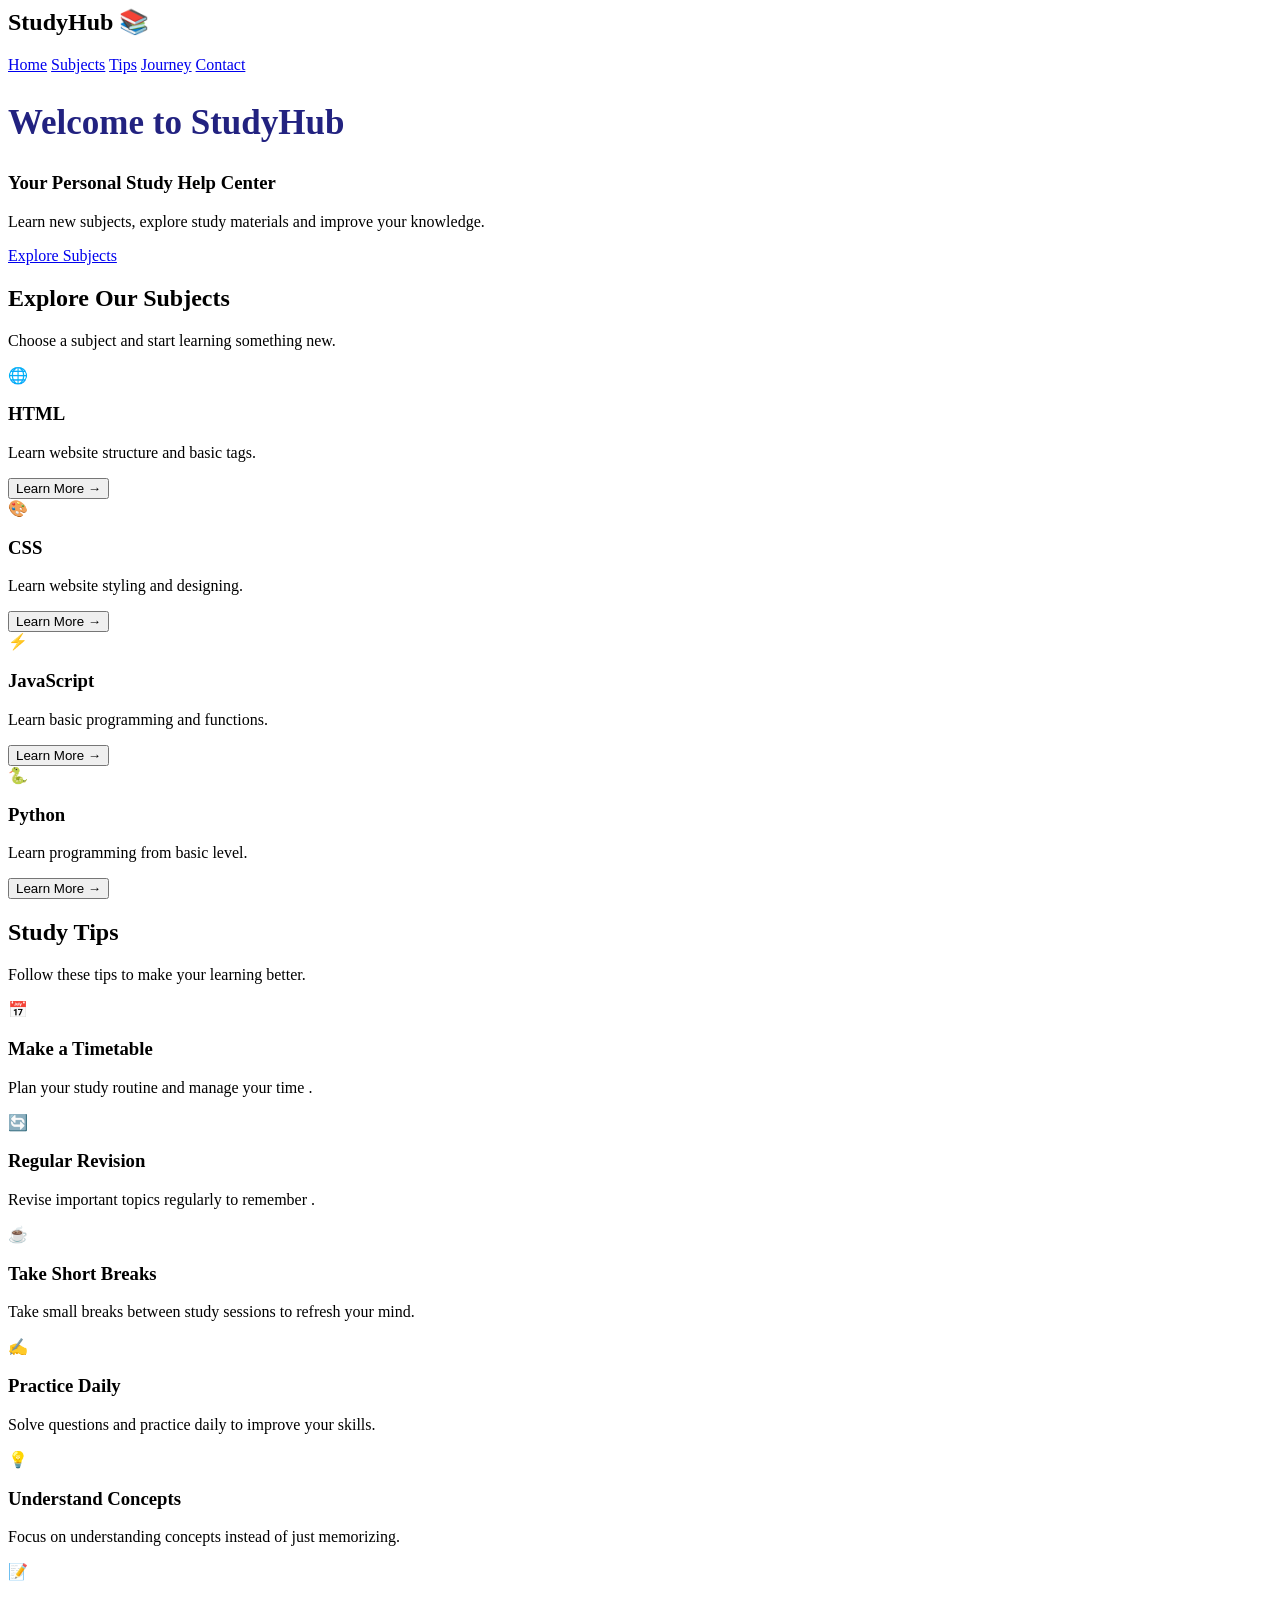
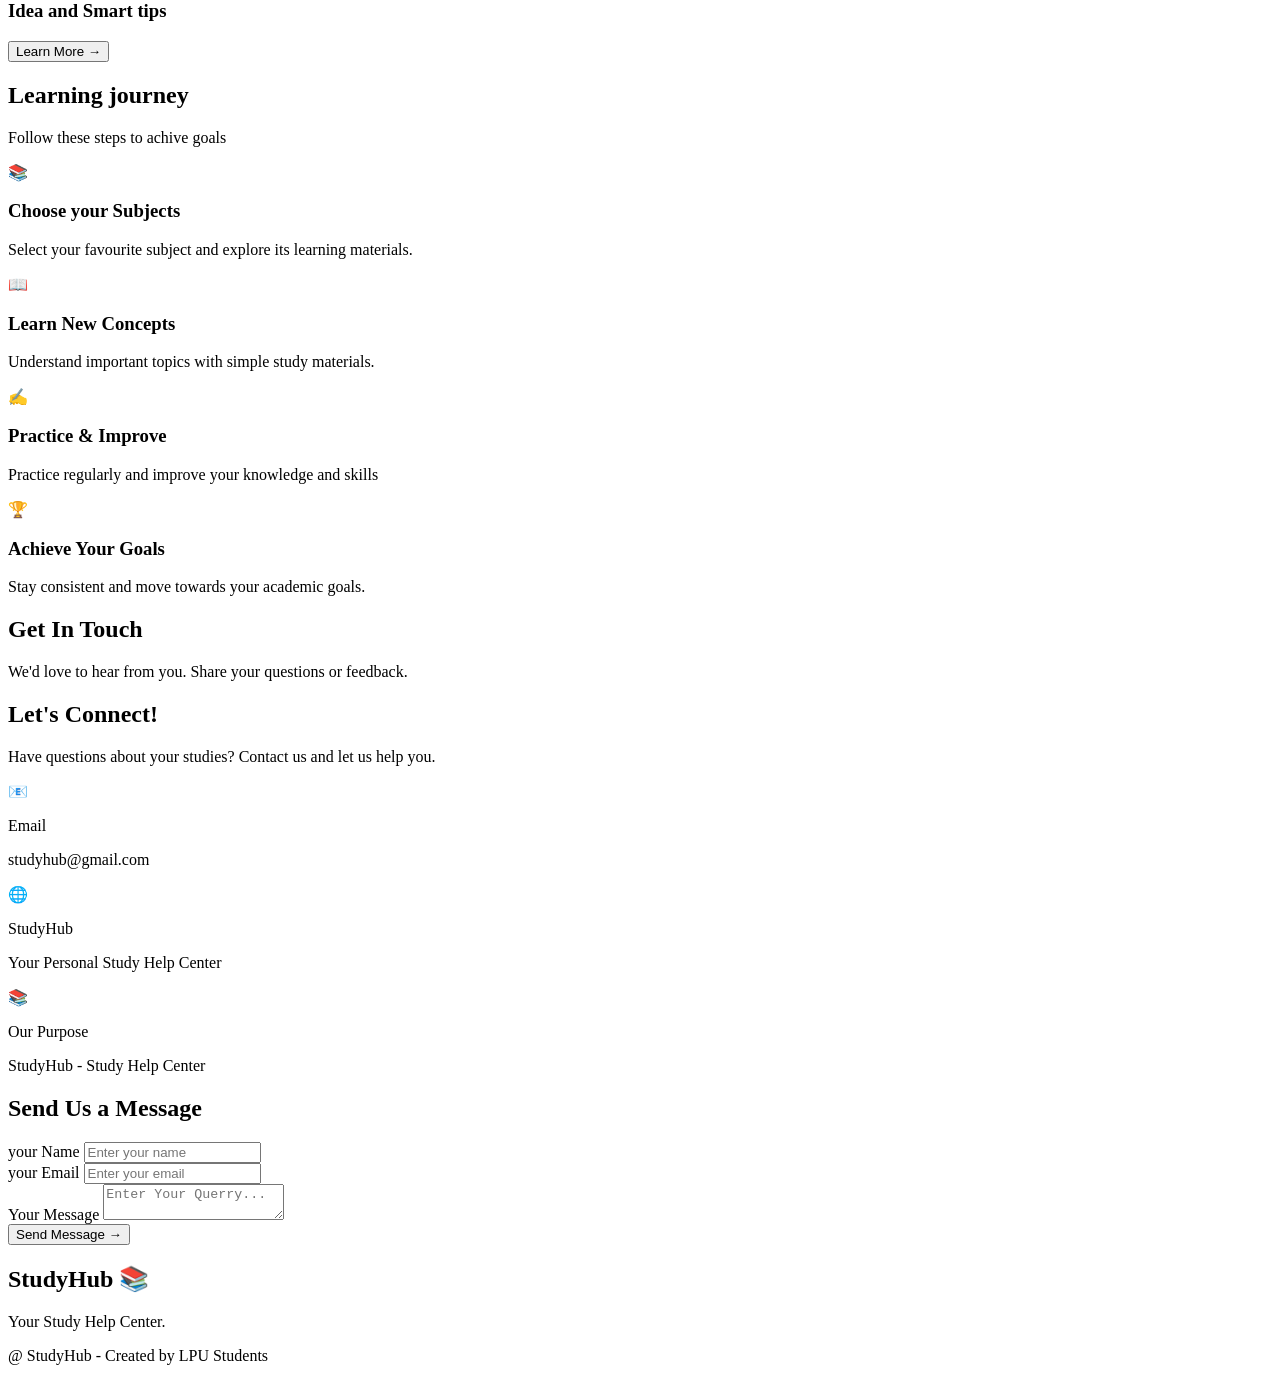
==== index.html @ b6302795 "Rename study_hub.html to index.html" ====
<html>
<head>

    <title>Document</title>
    <link rel="stylesheet" href="studyhub.css">
</head>
<body>
    <header class="header">
        <h2>StudyHub 📚</h2>
        <nav>
            <a href="#home">Home</a>
            <a href="#subjects">Subjects</a>
            <a href="#tips">Tips</a>
            <a href="#journey">Journey</a>
            <a href="#contact">Contact</a>
        </nav>
    </header>
    <section id="home" class="home">     
    <h1 class="m0 line-hieght" style="font-weight: bold; font-size: 35px; color:rgb(34, 34, 128);">Welcome to StudyHub</h1>
    <h3 class="m0" line-hieght>Your Personal Study Help Center</h3>
    <p class="m0 line-hieght">
        Learn new subjects, explore study materials
        and improve your knowledge.
    </p>
    <a href="#subjects" class="home-btn">Explore Subjects</a>
</section>
<section id="subjects" class="subjects">
    <h2 class="section-title">Explore Our Subjects</h2>
    <p class="section-subtitle">
        Choose a subject and start learning something new.
    </p>
    <div class="subject-container" id="subjectList">     
        <div class="Card-container">
            <div class="subject-card">
            <div class="subject-icon">🌐</div>
            <h3>HTML</h3>
            <p>Learn website structure and basic tags.</p>
            <button onclick="window.open('https://www.w3schools.com/html/', '_blank', 'noopener,noreferrer')">Learn More →</button>
        </div>
             <div class="subject-card">
            <div class="subject-icon">🎨</div>
            <h3>CSS</h3>
            <p>Learn website styling and designing.</p>
            <button onclick="window.open('https://www.w3schools.com/css/', '_blank', 'noopener,noreferrer')">Learn More →</button>
        </div>
              <div class="subject-card">
            <div class="subject-icon">⚡</div>
            <h3>JavaScript</h3>
            <p>Learn basic programming and functions.</p>
            <button onclick="window.open('https://www.w3schools.com/js/', '_blank', 'noopener,noreferrer')">Learn More →</button>
        </div>
        <div class="subject-card">
            <div class="subject-icon">🐍</div>
            <h3>Python</h3>
            <p>Learn programming from basic level.</p>
            <button onclick="window.open('https://www.w3schools.com/python/', '_blank', 'noopener,noreferrer')">Learn More →</button>
        </div>
        </div>
    </div>
</section>
<section class="tips" id="tips">
    <h2 class="section-title-tips"> Study Tips</h2>
    <p class="tips-subtitle">
        Follow these  tips to make your learning better.
    </p>
    <div class="tips-container">
        <div class="Card-container">
        <div class="tip-card">
            <div class="tip-icon">📅</div>
            <h3>Make a Timetable</h3>
            <p>Plan your study routine and manage your time .</p>
        </div>
        <div class="tip-card">
            <div class="tip-icon">🔄</div>
            <h3>Regular Revision</h3>
            <p>Revise important topics regularly to remember .</p>
        </div>
        <div class="tip-card">
            <div class="tip-icon">☕</div>
            <h3>Take Short Breaks</h3>
            <p>Take small breaks between study sessions to refresh your mind.</p>
        </div>
        <div class="tip-card">
            <div class="tip-icon">✍️</div>
            <h3>Practice Daily</h3>
            <p>Solve questions and practice daily to improve your skills.</p>
        </div>
        <div class="tip-card">
            <div class="tip-icon">💡</div>
            <h3>Understand Concepts</h3>
            <p>Focus on understanding concepts instead of just memorizing.</p>
        </div>

        <div class="tip-card2">
             <p class="tips-icon"> 📝 </p>
            <h3> Idea and Smart tips </h3>  
            <button onclick="window.open('https://happenings.lpu.in/study-tips-for-students/', '_blank', 'noopener,noreferrer')">Learn More →</button></a></p>
        
        </div>
        </div>
        
    </div>   
</section>
<section class="Journey" id="journey">
    <h2 class="section-title-journey">Learning journey</h2>
    <p class="journey_subtitle"> Follow these steps to achive goals </p>
    <div class="Card-container">
        <div class="journey-card">
            <div class="journey-icon">📚</div>
            <h3>Choose your Subjects</h3>
            <p>Select your favourite subject and explore its learning materials.</p>
        </div>
        <div class="journey-card">
            <div class="journey-icon">📖</div>
            <h3>Learn New Concepts</h3>
            <p>Understand important topics with simple study materials.</p>
        </div>
        <div class="journey-card">
            <div class="journey-icon">✍️</div>
            <h3>Practice & Improve</h3>
            <p>Practice regularly and improve your knowledge and skills</p>
        </div>
        <div class="journey-card">
            <div class="journey-icon">🏆</div>
            <h3>Achieve Your Goals</h3>
            <p>Stay consistent and move towards your academic goals.</p>
        </div>
        </div>
</section>
<section class="contacts" id="contact">
  <h1>Get In Touch</h1>
  <p>We'd love to hear from you. Share your questions or feedback.</p>
  <div class="cont-container">
    <div class="Left">
        <h2>Let's Connect!</h2>
        <p>Have questions about your studies? Contact us and let us help you.</p>
        <div>
            <div>
                <div>📧</div>
                <div>
                    <p>Email</p>
                    <p>studyhub@gmail.com</p>
                </div>
            </div>
            <div>
                   <div>🌐</div>
                <div>
                    <p>StudyHub</p>
                    <p>Your Personal Study Help Center</p>
                </div>
            </div>
            <div>
                   <div>📚</div>
                <div>
                    <p>Our Purpose</p>
                    <p>StudyHub - Study Help Center</p>
                </div>
            </div>
        </div>
    </div>
    <div class="right">
        <form class="contact-form" onsubmit="sendMessage(event)">
        <h2>Send Us a Message</h2>
        <div>
            <label for="Name">your Name</label>
            <input type="text" placeholder="Enter your name">
        </div>
        <div>
            <label for="Email">your Email</label>
            <input type="email" placeholder="Enter your email">
        </div>
        <div>
            <label for="Your-Message">Your Message</label>
            <textarea name="Your-Message" id="Your-Message" placeholder="Enter Your Querry..."></textarea>
        </div>
        <button type="submit" class="contact-form" onsubmit="sendMessage(event)">Send Message → </button>
        </form>
    </div>
  </div>
</section>
<footer>
    <div class="footer-container">
        <div class="footer-brand">
            <h2>StudyHub 📚</h2>
            <p>Your Study Help Center.</p>
        </div>
        <div class="footer-bottom">
            <p>@ StudyHub - Created by LPU Students</p>
         </div>
 <footer>
    <script>
         function sendMessage(event) {
            event.preventDefault();
            alert("Thank you! Your feedback is received.");
        }
    </script>
</body>
</html>
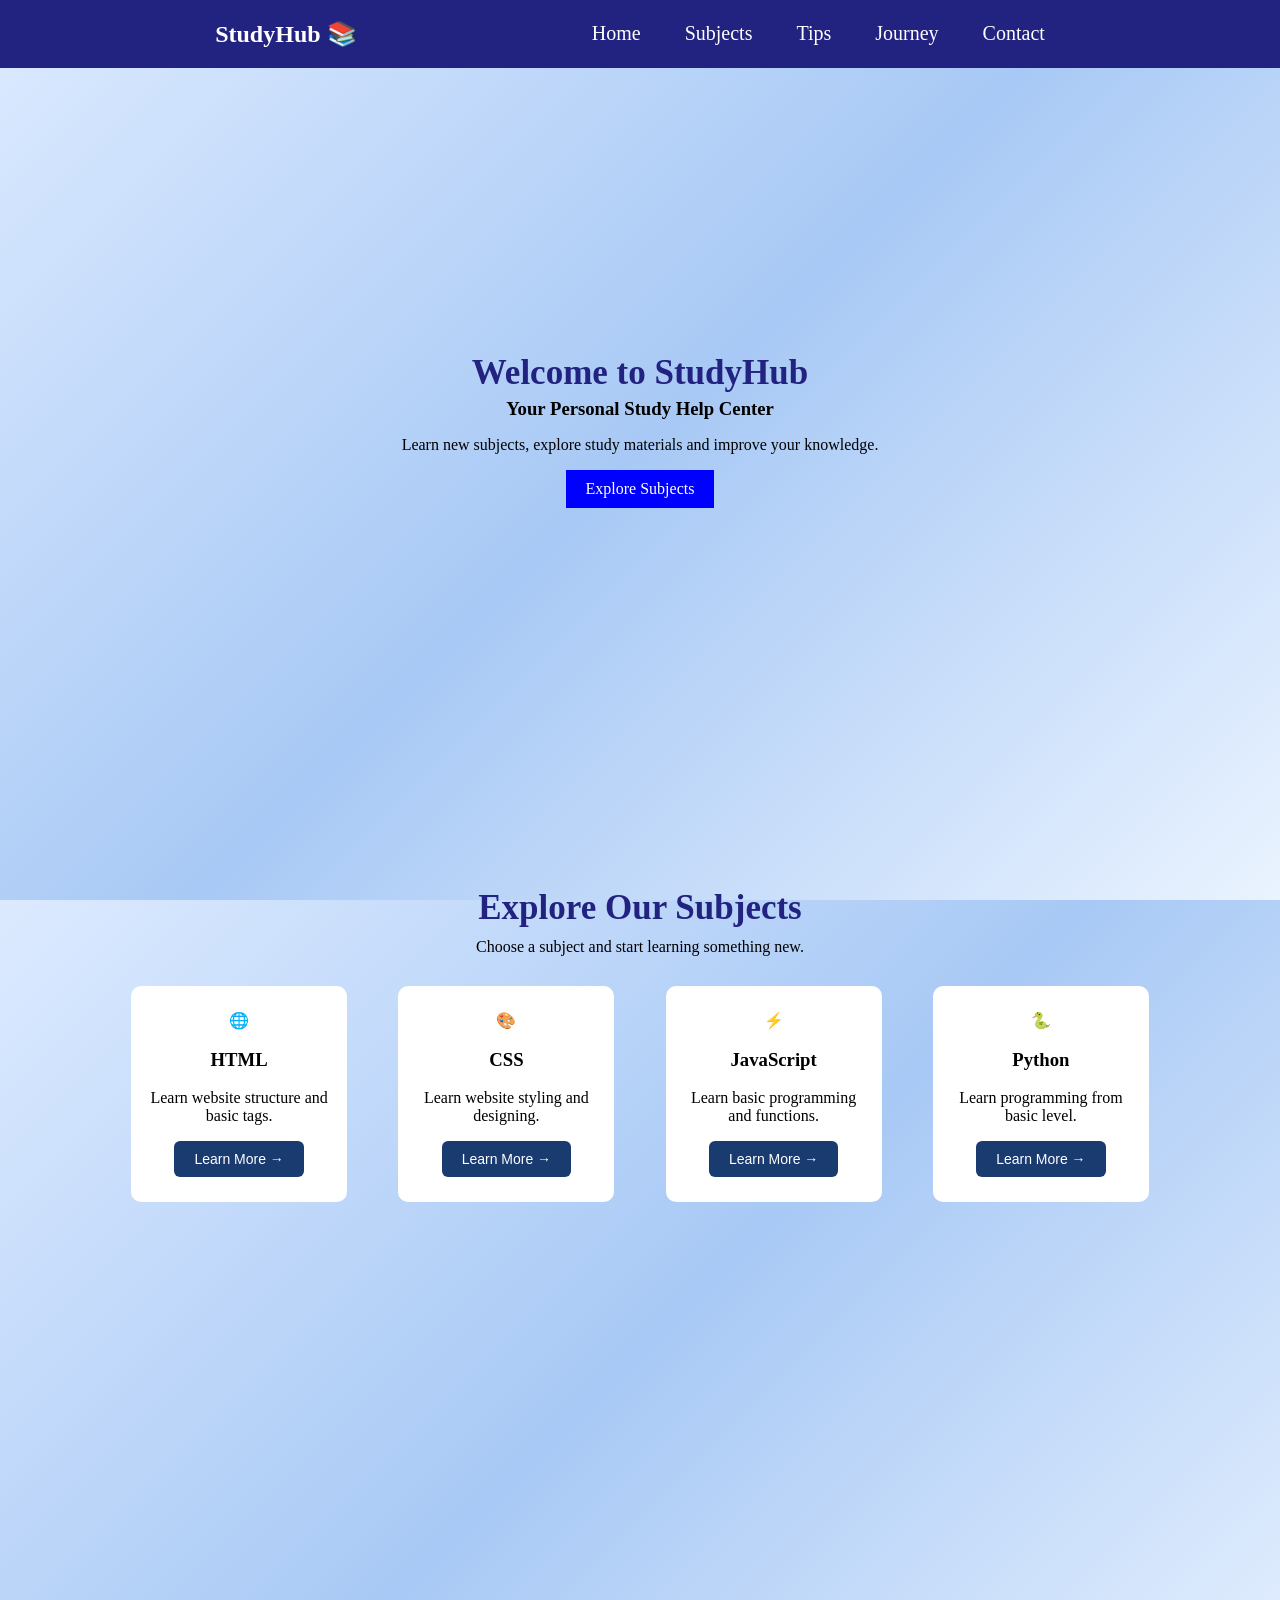
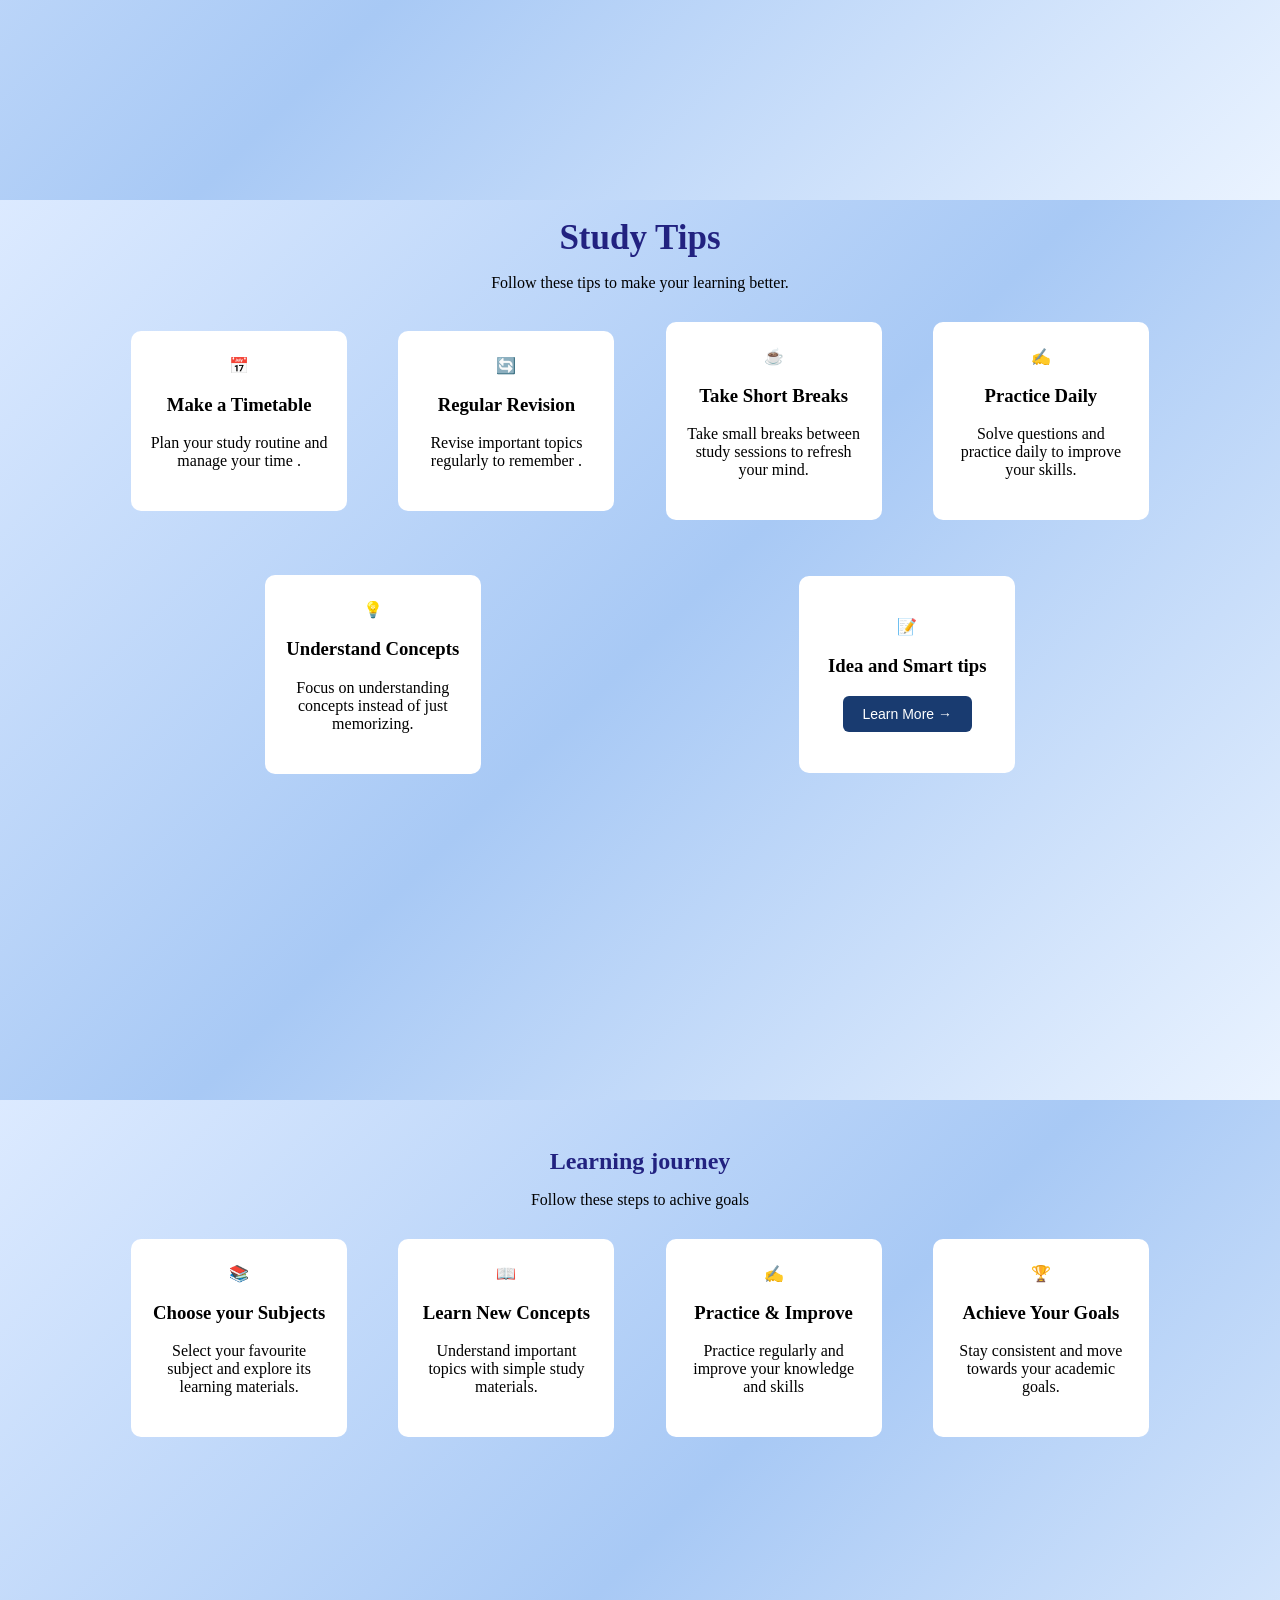
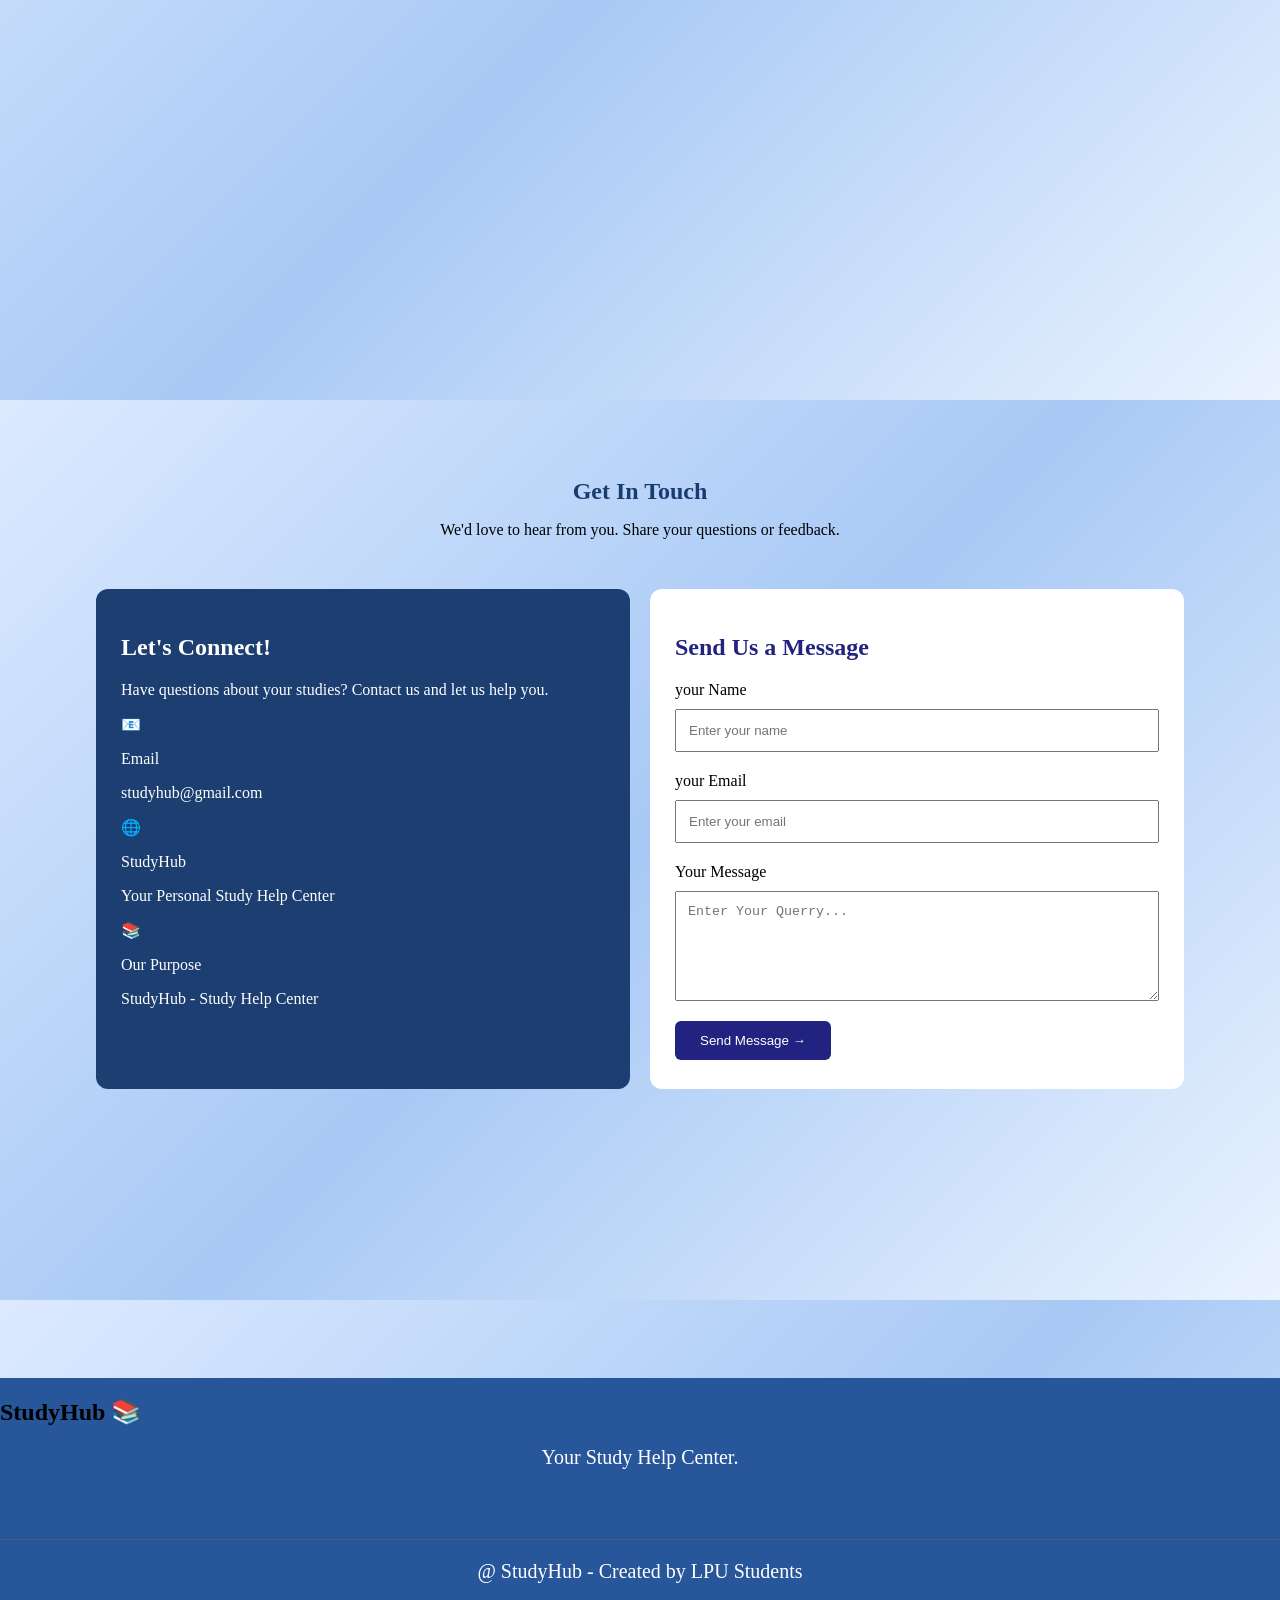
==== commit 3fc0a1d2: "first commit" ====
--- a/index.html
+++ b/index.html
@@ -2,7 +2,7 @@
 <head>
 
     <title>Document</title>
-    <link rel="stylesheet" href="studyhub.css">
+    <link rel="stylesheet" href="study_hub.css">
 </head>
 <body>
     <header class="header">
--- a/study_hub.css
+++ b/study_hub.css
@@ -0,0 +1,292 @@
+
+body{
+    margin: 0;padding: 0;
+    width: 100%;
+    height: 100vh;
+    background: linear-gradient(135deg, #dceaff, #a8c9f5, #eaf3ff);
+}
+
+.header {
+    display: flex;
+    align-items: center;
+    justify-content: space-evenly;
+    background-color: rgb(34, 34, 128);
+}
+.header h2{
+    color: white;
+}
+
+.header nav a{
+    margin:0px 20px;
+    text-align: center;
+    color: white;
+    text-decoration: none;
+    font-size: 20px;
+}
+
+.home{
+    width: 100%;
+    height: 80vh;
+    display: flex;
+    flex-direction: column;
+    align-items: center;
+    justify-content: center;
+}
+
+.m0{
+    margin: 0px;
+}
+.line-hieght{
+    line-height: 50px;
+}
+
+.home-btn{
+    display: block;
+    margin: 0px auto;
+    padding: 10px;
+    width: 10%;
+    text-align: center;
+    background-color: blue;
+    text-decoration: none;
+    color: white;
+}
+
+.subjects {
+       width: 100%;
+    height: 100vh;
+    margin-top: 30px;
+}
+
+.section-title{
+    margin-top: 100px;
+    margin-bottom: 10px;
+    text-align: center;
+    color: rgb(34, 34, 128);
+    font-size: 35px;
+}
+
+.section-subtitle{
+    text-align: center;
+    margin: 0;
+}
+
+.Card-container{
+    margin: 30px auto;
+    width: 80%;
+    display: flex;
+    justify-content: space-around;
+    align-items: center;
+    gap: 45px;
+    flex-wrap: wrap;
+}
+
+.subject-card{
+ padding: 25px 18px;
+ background-color: white;
+ border-radius: 10px;
+ width: 180px;
+}
+
+.subject-card .subject-icon,h3, p, button{
+text-align: center;
+}
+
+
+.subject-card button {
+    display: block;
+    margin: 0px auto;
+    padding: 10px 20px;
+    background-color: #193b70;
+    color: white;
+    border: none;
+    border-radius: 6px;
+    cursor: pointer;
+    font-size: 14px;
+    margin-top: 12px;
+    transition: 0.3s;
+}
+
+.subject-card button:hover {
+    background: #28569a;
+    transform: scale(1.05);
+}
+
+.tips{
+     width: 100%;
+    height: 100vh;
+    margin-top: 30px;
+}
+
+.section-title-tips{
+    margin: 0px 20px;
+    text-align: center;
+       color: rgb(34, 34, 128);
+    font-size: 35px;
+}
+.tip-card{
+    margin-bottom: 10px;
+    padding: 25px 18px;
+     background-color: white;
+    border-radius: 10px;
+    width: 180px;
+}
+
+.tip-icon{
+    text-align: center;
+
+    
+}
+.tip-icon{
+    text-align: center;
+    
+}
+
+
+.tip-card2 {
+     margin-bottom: 10px;
+ padding: 25px 18px;
+ background-color: white;
+ border-radius: 10px;
+ width: 180px;
+
+}
+
+
+.tip-card2 Button{
+    display: block;
+    margin:  0px auto;
+    padding: 10px 20px;
+    background-color: #193b70;
+    color: white;
+    border: none;
+    border-radius: 6px;
+    cursor: pointer;
+    font-size: 14px;
+    transition: 0.2s;
+}
+
+.tip-card2 button:hover {
+    background-color: #28569a;
+    transform: scale(1.05);
+}
+
+.journey{
+    width: 100%;
+    height: 100vh;
+    margin-top: 30px;
+}
+
+.journey-icon{
+    text-align: center;
+}
+
+
+.section-title-journey{
+    margin: 0px 20px;
+    text-align: center;
+    color: rgb(34, 34, 128);
+    font-size: 25   px;
+}
+
+.journey-card{
+     margin-bottom: 10px;
+ padding: 25px 18px;
+ background-color: white;
+ border-radius: 10px;
+ width: 180px;
+}
+
+
+
+.contacts {
+    width: 100%;
+    height: 100vh;
+    margin-top: 30px;
+}
+
+.contacts h1{
+    width: 100%;
+    text-align: center;
+    margin: 0 auto;
+    color: #193b70;
+}
+
+.cont-container{
+    display: flex;
+    align-items: center;
+    gap: 20px;
+    width: 85%;
+    padding: 20px;
+    margin: 30px auto;
+}
+
+.Left, .right{
+    flex: 1;
+    height: 450px;
+    padding: 25px;
+    border-radius: 12px;
+}
+
+.Left{
+    background-color: rgb(28, 62, 112);
+    color: white;
+}
+
+.Left p{
+    text-align: left;
+}
+
+.right{
+    background-color: white;
+}
+
+.right h2{
+    color: rgb(34, 34, 128);
+}
+
+.right label{
+    display: block;
+    margin-top: 20px;
+}
+
+.right input, .right textarea{
+    width: 100%;
+    padding: 12px;
+    margin-top: 10px;
+}
+
+.right textarea{
+    height: 110px;
+}
+
+.right button{
+    background-color: rgb(34, 34, 128);
+    color: white;
+    padding: 12px 25px;
+    border: none;
+    border-radius: 6px;
+    margin-top: 20px;
+}
+
+.footer-container {
+    width: 100%;
+    max-width: none;
+    box-sizing: border-box;
+    margin: 0;
+    display: grid;
+    
+    gap: 40px;
+    background-color: #28569a;
+}
+.footer-container p{
+    color: white;
+    font-size: 20px;
+}
+
+.footer-bottom {
+    border-top: 1px solid #456080;
+    margin-top: 10px;
+    text-align: center;
+    color: #c5d5ec;
+    font-size: 25px;
+}
